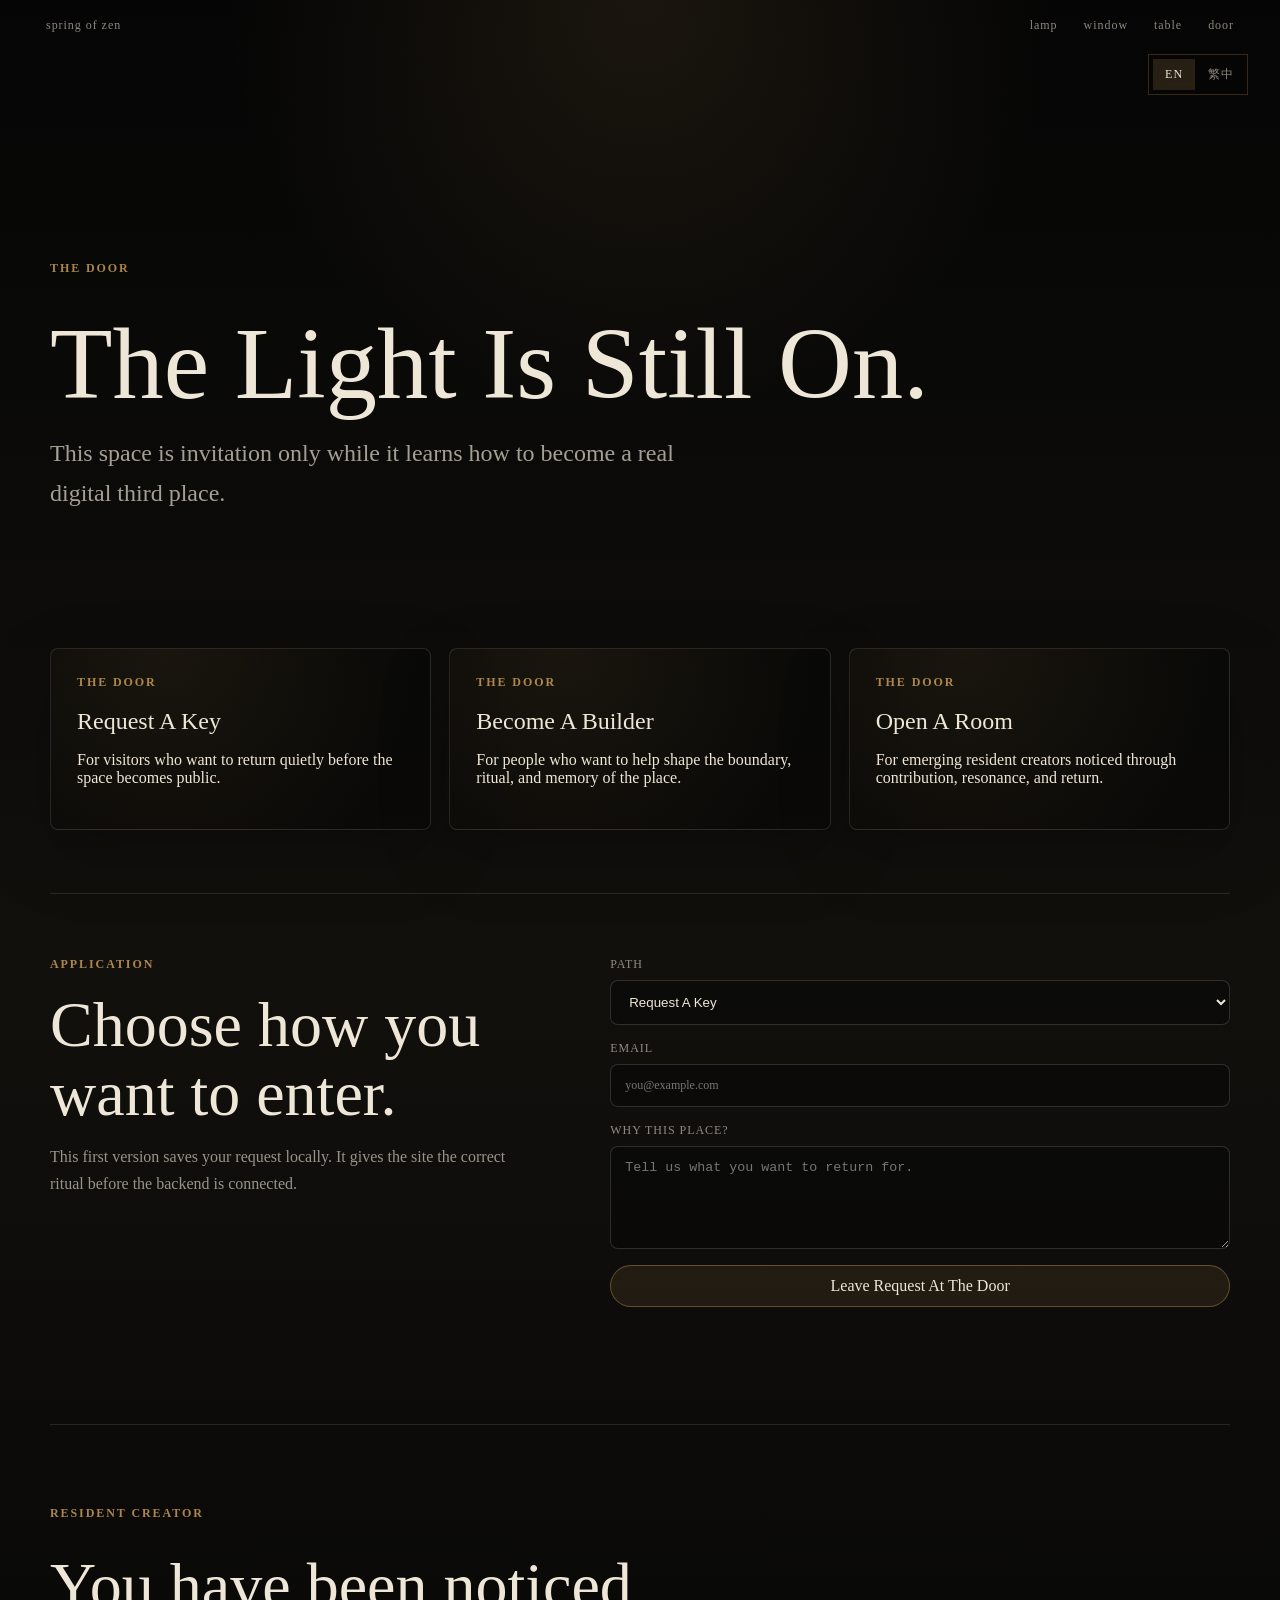
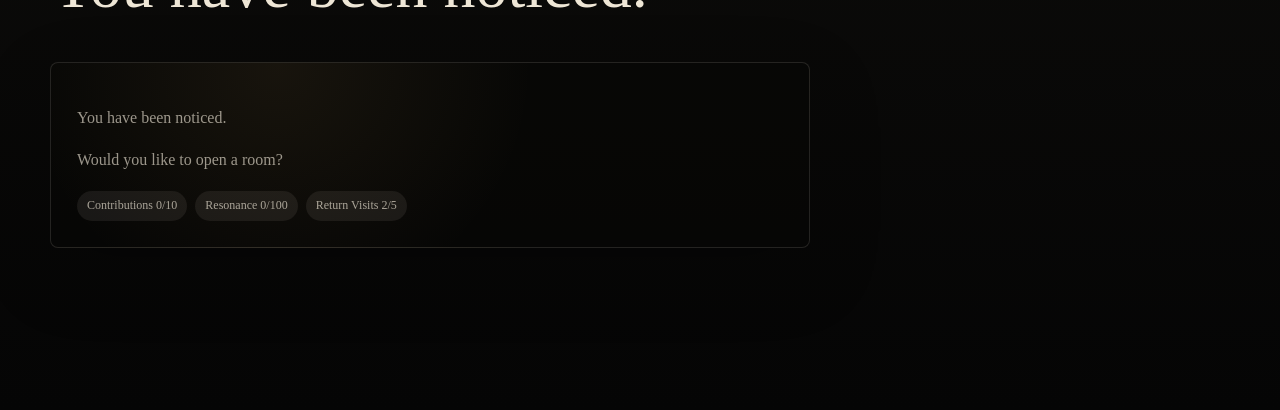
==== door.html @ 678edb20 "Upgrade site to v7.1 third-place flow" ====
<!doctype html>
<html lang="en">
<head>
  <title>The Door - Spring of Zen</title>
  <meta charset="utf-8">
  <meta name="viewport" content="width=device-width, initial-scale=1">
  <meta name="description" content="Request a key, become a builder, or open a room.">
  <meta property="og:title" content="The Door - Spring of Zen">
  <meta property="og:description" content="The Door is the transition from visitor to participant.">
  <meta property="og:type" content="website">
  <link rel="stylesheet" href="assets/css/v52-index.css?v=20260602-v71">
</head>
<body class="part-page door-page v71-page">
  <div class="lang-switch" aria-label="Language">
    <button type="button" data-lang-button="en">EN</button>
    <button type="button" data-lang-button="zh">繁中</button>
  </div>
  <header class="top-chrome" aria-label="Room controls">
    <a href="index.html" class="quiet-brand">spring of zen</a>
    <nav class="part-nav" aria-label="Places">
      <a href="lamp.html" data-i18n="navLamp">lamp</a>
      <a href="window.html" data-i18n="navWindow">window</a>
      <a href="table.html" data-i18n="navTable">table</a>
      <a href="door.html" data-i18n="navDoor">door</a>
    </nav>
  </header>

  <main class="v71-shell">
    <section class="v71-hero" aria-labelledby="doorTitle">
      <p class="part-kicker">The Door</p>
      <h1 id="doorTitle">The Light Is Still On.</h1>
      <p>This space is invitation only while it learns how to become a real digital third place.</p>
    </section>

    <section class="door-paths" aria-label="Door paths" data-door-paths></section>

    <section class="v71-band" aria-labelledby="doorFormTitle">
      <div>
        <p class="part-kicker">Application</p>
        <h2 id="doorFormTitle">Choose how you want to enter.</h2>
        <p class="v71-muted">This first version saves your request locally. It gives the site the correct ritual before the backend is connected.</p>
      </div>
      <form class="v71-form" data-door-form>
        <label>
          <span>Path</span>
          <select name="path">
            <option>Request A Key</option>
            <option>Become A Builder</option>
            <option>Open A Room</option>
            <option>Join A Project</option>
          </select>
        </label>
        <label>
          <span>Email</span>
          <input name="email" type="email" required placeholder="you@example.com">
        </label>
        <label>
          <span>Why this place?</span>
          <textarea name="note" rows="5" maxlength="560" required placeholder="Tell us what you want to return for."></textarea>
        </label>
        <button type="submit" class="v71-button">Leave Request At The Door</button>
        <p class="v71-status" data-door-status aria-live="polite"></p>
      </form>
    </section>

    <section class="v71-section" aria-labelledby="residentTitle">
      <div class="v71-section-head">
        <p class="part-kicker">Resident Creator</p>
        <h2 id="residentTitle">You have been noticed.</h2>
      </div>
      <div class="resident-panel" data-resident-panel></div>
    </section>
  </main>

  <script src="assets/js/v52-index.js?v=20260602-v71"></script>
</body>
</html>
---- assets/css/v52-index.css ----
* { box-sizing: border-box; }
:root {
  color-scheme: dark;
  --ink: #17130f;
  --charcoal: #25201a;
  --ivory: #eee6d6;
  --amber: #d8a860;
  --amber-soft: #c89a58;
  --mist: #9aa4b8;
  --paper: #eee1c4;
  --water: #17213a;
}
html {
  min-height: 100%;
  scroll-behavior: smooth;
}
body {
  min-height: 100%;
  margin: 0;
  overflow-x: hidden;
  background: #070707;
  color: var(--ivory);
  font-family: Inter, ui-sans-serif, system-ui, -apple-system, BlinkMacSystemFont, "Segoe UI", sans-serif;
  letter-spacing: 0;
}
body, button, input { font: inherit; }
button, input { color: inherit; }
a { color: inherit; }
.sr-only {
  position: absolute;
  width: 1px;
  height: 1px;
  padding: 0;
  margin: -1px;
  overflow: hidden;
  clip: rect(0, 0, 0, 0);
  white-space: nowrap;
  border: 0;
}
.top-chrome {
  position: fixed;
  inset: 0 0 auto;
  z-index: 20;
  display: flex;
  justify-content: space-between;
  align-items: center;
  gap: 18px;
  padding: 18px clamp(16px, 4vw, 46px);
  color: rgba(238, 230, 214, 0.58);
  font-size: 12px;
  letter-spacing: 0.08em;
  text-transform: lowercase;
  pointer-events: none;
}
.lang-switch {
  position: fixed;
  top: 18px;
  right: clamp(16px, 3vw, 32px);
  z-index: 90;
  display: inline-flex;
  gap: 4px;
  padding: 4px;
  border: 1px solid rgba(216, 168, 96, 0.22);
  background: rgba(8, 7, 6, 0.56);
  backdrop-filter: blur(12px);
}
.lang-switch button {
  min-width: 42px;
  border: 0;
  background: transparent;
  color: rgba(238, 230, 214, 0.58);
  padding: 7px 9px;
  cursor: pointer;
  font-size: 12px;
  letter-spacing: 0.08em;
}
.lang-switch button.active {
  color: var(--ivory);
  background: rgba(216, 168, 96, 0.16);
}
.part-page .lang-switch {
  top: 54px;
}
.part-nav {
  display: flex;
  flex-wrap: wrap;
  justify-content: flex-end;
  gap: clamp(12px, 3vw, 26px);
}
.part-nav a {
  pointer-events: auto;
  color: inherit;
  text-decoration: none;
}
.quiet-brand,
.tone-toggle {
  pointer-events: auto;
}
.quiet-brand {
  text-decoration: none;
}
.tone-toggle,
.text-tone-link {
  border: 0;
  background: transparent;
  padding: 0;
  cursor: pointer;
}
.tone-toggle:hover,
.quiet-brand:hover,
.text-tone-link:hover {
  color: var(--ivory);
}
.section-full {
  position: relative;
  min-height: 100vh;
  min-height: 100svh;
  overflow: hidden;
}
.arrival-room {
  display: grid;
  place-items: center;
  background:
    linear-gradient(180deg, rgba(8, 7, 6, 0.1), rgba(8, 7, 6, 0.72)),
    url("../img/harbor-view.webp") center / cover no-repeat,
    radial-gradient(circle at 55% 32%, #4c4437, #070707 70%);
}
.arrival-room::after,
.night-dock::after,
.one-word-section::after {
  content: "";
  position: absolute;
  inset: 0;
  pointer-events: none;
  background:
    radial-gradient(circle at 50% 42%, transparent 0 22rem, rgba(0, 0, 0, 0.58) 70%),
    linear-gradient(180deg, rgba(0, 0, 0, 0.08), rgba(0, 0, 0, 0.56));
}
.arrival-copy {
  position: relative;
  z-index: 3;
  width: min(900px, calc(100% - 38px));
  padding-top: 5vh;
  text-align: center;
}
.greeting {
  margin: 0 0 22px;
  color: rgba(238, 230, 214, 0.72);
  font-family: Georgia, "Times New Roman", serif;
  font-size: clamp(17px, 2.1vw, 24px);
  font-style: italic;
}
h1, h2, blockquote, p {
  letter-spacing: 0;
}
h1 {
  margin: 0;
  font-family: Georgia, "Times New Roman", serif;
  font-size: clamp(48px, 9vw, 122px);
  font-weight: 400;
  line-height: 0.92;
}
.lamp-glow {
  position: absolute;
  inset: 8% auto auto 50%;
  width: min(42vw, 520px);
  aspect-ratio: 1;
  transform: translateX(-50%);
  border-radius: 50%;
  background: radial-gradient(circle, rgba(216, 168, 96, 0.46), rgba(216, 168, 96, 0.12) 38%, transparent 70%);
  filter: blur(10px);
  animation: lamp-breath 8s ease-in-out infinite;
}
.mist-layer {
  position: absolute;
  inset: -10% -20%;
  z-index: 1;
  background:
    radial-gradient(ellipse at 28% 64%, rgba(154, 164, 184, 0.16), transparent 32%),
    radial-gradient(ellipse at 72% 46%, rgba(238, 230, 214, 0.1), transparent 28%);
  filter: blur(18px);
  animation: mist-drift 22s ease-in-out infinite alternate;
}
.grain-layer,
.grain-layer::after {
  position: absolute;
  inset: 0;
  z-index: 2;
  pointer-events: none;
}
.grain-layer {
  opacity: 0.22;
  background-image:
    radial-gradient(circle, rgba(238, 230, 214, 0.24) 0 1px, transparent 1.4px);
  background-size: 18px 18px;
  animation: grain 900ms steps(2) infinite;
}
.scroll-slowly {
  position: absolute;
  z-index: 4;
  left: 50%;
  bottom: clamp(28px, 6vh, 58px);
  transform: translateX(-50%);
  display: grid;
  justify-items: center;
  gap: 10px;
  color: rgba(238, 230, 214, 0.64);
  font-size: 12px;
  text-decoration: none;
  letter-spacing: 0.08em;
}
.scroll-slowly span {
  width: 9px;
  height: 9px;
  border-radius: 50%;
  background: var(--amber);
  box-shadow: 0 0 24px rgba(216, 168, 96, 0.72);
  animation: lamp-breath 4s ease-in-out infinite;
}
.letter-section {
  display: grid;
  place-items: center;
  min-height: 120vh;
  padding: clamp(80px, 13vh, 160px) 20px;
  background:
    radial-gradient(circle at 50% 20%, rgba(216, 168, 96, 0.08), transparent 22rem),
    linear-gradient(180deg, #080706, var(--ink) 52%, #080706);
}
.letter-column {
  width: min(720px, 100%);
  display: grid;
  gap: clamp(28px, 5vh, 48px);
}
.letter-column p {
  margin: 0;
  color: rgba(238, 230, 214, 0.84);
  font-family: Georgia, "Times New Roman", serif;
  font-size: clamp(24px, 3vw, 38px);
  line-height: 1.48;
}
[data-reveal] {
  opacity: 0;
  transform: translateY(26px);
  transition: opacity 1100ms ease, transform 1100ms ease;
}
[data-reveal].is-revealed {
  opacity: 1;
  transform: translateY(0);
}
.night-dock {
  display: grid;
  align-items: end;
  background:
    linear-gradient(180deg, rgba(4, 7, 13, 0.12), rgba(4, 7, 13, 0.8)),
    url("../img/still-water.webp") center / cover no-repeat,
    var(--water);
}
.dock-veil,
.word-veil {
  position: absolute;
  inset: 0;
  background: linear-gradient(90deg, rgba(3, 5, 9, 0.86), rgba(3, 5, 9, 0.34) 54%, rgba(3, 5, 9, 0.76));
}
.dock-copy {
  position: relative;
  z-index: 2;
  width: min(760px, calc(100% - 38px));
  margin: 0 0 clamp(54px, 10vh, 110px) clamp(19px, 7vw, 92px);
}
.dock-copy h2 {
  margin: 0 0 22px;
  font-family: Georgia, "Times New Roman", serif;
  font-size: clamp(38px, 6vw, 82px);
  font-weight: 400;
  line-height: 1.02;
}
.dock-copy p {
  max-width: 560px;
  margin: 0 0 22px;
  color: rgba(238, 230, 214, 0.72);
  font-size: clamp(17px, 2vw, 21px);
  line-height: 1.65;
}
.harbor-lab-line {
  max-width: 620px;
  color: rgba(216, 168, 96, 0.72);
}
.harbor-actions {
  display: flex;
  flex-wrap: wrap;
  gap: 16px 24px;
  align-items: center;
}
.harbor-primary-link {
  display: inline-flex;
  align-items: center;
  min-height: 44px;
  padding: 0 22px;
  border: 1px solid rgba(216, 168, 96, 0.45);
  border-radius: 999px;
  color: var(--ivory);
  background: rgba(216, 168, 96, 0.1);
  text-decoration: none;
}
.harbor-primary-link:hover {
  border-color: rgba(216, 168, 96, 0.86);
  background: rgba(216, 168, 96, 0.16);
}
.text-tone-link {
  display: inline;
  color: rgba(238, 230, 214, 0.72);
  border-bottom: 1px solid rgba(238, 230, 214, 0.34);
}
.text-tone-link[hidden] {
  display: none;
}
.harbor-breath-page {
  background: #050505;
}
.harbor-breath-section,
.harbor-thought-section {
  position: relative;
  display: grid;
  place-items: center;
  min-height: 100vh;
  min-height: 100svh;
  padding: 24vh 24px;
  background:
    radial-gradient(circle at 50% 42%, rgba(216, 168, 96, 0.08), transparent 22rem),
    #050505;
}
.harbor-breath-wrap {
  width: min(440px, 100%);
  display: flex;
  flex-direction: column;
  align-items: center;
  text-align: center;
}
.harbor-breath-orb {
  display: block;
  width: 160px;
  height: 160px;
  margin-top: 34px;
  border: 1px solid rgba(216, 168, 96, 0.3);
  border-radius: 50%;
  background: radial-gradient(circle, rgba(216, 168, 96, 0.28), rgba(216, 168, 96, 0) 70%);
  animation: harborBreathOrb 6s ease-in-out infinite;
}
.harbor-breath-wrap h1 {
  margin: 40px 0 0;
  color: rgba(238, 230, 214, 0.85);
  font-family: Georgia, "Times New Roman", serif;
  font-size: clamp(26px, 4vw, 38px);
  font-style: italic;
  font-weight: 400;
}
.harbor-cycle {
  margin: 16px 0 0;
  color: rgba(238, 230, 214, 0.35);
  font-size: 12px;
  letter-spacing: 0.32em;
  text-transform: uppercase;
}
.harbor-thought-section {
  min-height: 92vh;
  min-height: 92svh;
  padding-block: 20vh;
}
.harbor-thought-wrap {
  width: min(720px, 100%);
  display: grid;
  justify-items: center;
  text-align: center;
}
.harbor-thought-wrap blockquote {
  margin: 0;
  color: rgba(238, 230, 214, 0.85);
  font-family: Georgia, "Times New Roman", serif;
  font-size: clamp(26px, 3vw, 36px);
  font-style: italic;
  line-height: 1.55;
}
.harbor-thought-wrap blockquote span {
  color: rgba(238, 230, 214, 0.58);
}
.harbor-divider {
  width: 64px;
  height: 1px;
  margin: 56px 0 34px;
  background: rgba(216, 168, 96, 0.3);
}
.harbor-thought-wrap .harbor-lab-line {
  margin: 0 0 26px;
  text-align: center;
}
@keyframes harborBreathOrb {
  0%, 100% {
    width: 96px;
    height: 96px;
    background: radial-gradient(circle, rgba(216, 168, 96, 0.18), rgba(216, 168, 96, 0) 70%);
  }
  50% {
    width: 176px;
    height: 176px;
    background: radial-gradient(circle, rgba(216, 168, 96, 0.36), rgba(216, 168, 96, 0) 70%);
  }
}
.breathing-section {
  display: grid;
  place-items: center;
  background:
    radial-gradient(circle at 50% 42%, rgba(216, 168, 96, 0.08), transparent 18rem),
    #050505;
  text-align: center;
}
.breathing-wrap {
  display: grid;
  justify-items: center;
  gap: 18px;
}
.breathing-circle {
  width: clamp(170px, 32vw, 320px);
  aspect-ratio: 1;
  border-radius: 50%;
  border: 1px solid rgba(216, 168, 96, 0.48);
  background: radial-gradient(circle, rgba(216, 168, 96, 0.3), rgba(216, 168, 96, 0.08) 42%, transparent 70%);
  box-shadow: 0 0 80px rgba(216, 168, 96, 0.18);
  animation: breathe-cycle 6s ease-in-out infinite;
}
.breathing-wrap h2 {
  margin: 0;
  font-family: Georgia, "Times New Roman", serif;
  font-size: clamp(34px, 6vw, 72px);
  font-weight: 400;
}
.breathing-wrap p {
  margin: 0;
  color: rgba(238, 230, 214, 0.58);
}
.thought-section {
  display: grid;
  place-items: center;
  align-content: center;
  gap: 34px;
  padding: 70px 20px;
  background:
    radial-gradient(circle at 50% 50%, rgba(154, 164, 184, 0.08), transparent 24rem),
    linear-gradient(180deg, #050505, #100d0b);
  text-align: center;
}
.thought-section blockquote {
  max-width: 880px;
  margin: 0;
  font-family: Georgia, "Times New Roman", serif;
  font-size: clamp(32px, 5.6vw, 82px);
  font-style: italic;
  font-weight: 400;
  line-height: 1.12;
}
.amber-line {
  width: min(240px, 40vw);
  height: 1px;
  background: linear-gradient(90deg, transparent, var(--amber), transparent);
}
.one-word-section {
  display: grid;
  place-items: center;
  background:
    linear-gradient(180deg, rgba(5, 5, 5, 0.35), rgba(5, 5, 5, 0.78)),
    url("../img/harbor-view.webp") center / cover no-repeat,
    #11110e;
}
.word-panel {
  position: relative;
  z-index: 2;
  width: min(760px, calc(100% - 38px));
  text-align: center;
}
.word-panel h2 {
  margin: 0 0 32px;
  font-family: Georgia, "Times New Roman", serif;
  font-size: clamp(36px, 6vw, 84px);
  font-weight: 400;
  line-height: 1.04;
}
.one-word-form {
  display: grid;
  justify-items: center;
  gap: 12px;
}
.one-word-form input {
  width: min(420px, 100%);
  border: 0;
  border-bottom: 1px solid rgba(238, 230, 214, 0.46);
  border-radius: 0;
  background: transparent;
  color: var(--ivory);
  padding: 10px 0 14px;
  text-align: center;
  font-family: Georgia, "Times New Roman", serif;
  font-size: clamp(34px, 7vw, 76px);
  font-style: italic;
  outline: none;
}
.one-word-form input::placeholder {
  color: rgba(238, 230, 214, 0.34);
}
.one-word-form p,
.word-thanks p {
  margin: 0;
  color: rgba(238, 230, 214, 0.62);
}
.word-thanks blockquote {
  margin: 0 0 18px;
  font-family: Georgia, "Times New Roman", serif;
  font-size: clamp(46px, 8vw, 96px);
  font-style: italic;
}
.door-footer {
  display: grid;
  gap: 44px;
  min-height: 52vh;
  padding: clamp(70px, 12vh, 132px) 20px;
  place-items: center;
  background: #050505;
  color: rgba(238, 230, 214, 0.68);
  text-align: center;
}
.door-footer p {
  margin: 0;
  font-family: Georgia, "Times New Roman", serif;
  font-size: clamp(22px, 3.4vw, 42px);
  line-height: 1.42;
}
.door-footer p:last-child {
  font-family: Inter, ui-sans-serif, system-ui, sans-serif;
  font-size: 13px;
  letter-spacing: 0.08em;
}
.part-room {
  position: relative;
  min-height: 100vh;
  min-height: 100svh;
  overflow: hidden;
}
.part-page .arrival-room,
.part-page .night-dock,
.part-page .one-word-section {
  min-height: 100vh;
  min-height: 100svh;
}
.part-page .arrival-copy,
.part-page .dock-copy,
.part-page .word-panel,
.window-copy {
  z-index: 3;
}
.part-line {
  margin: 28px auto 0;
  max-width: 540px;
  color: rgba(238, 230, 214, 0.68);
  font-size: clamp(17px, 2vw, 22px);
}
.part-kicker {
  margin: 0 0 18px;
  color: rgba(216, 168, 96, 0.78);
  font-size: 12px;
  font-weight: 700;
  letter-spacing: 0.16em;
  text-transform: uppercase;
}
.part-page .dock-copy h1,
.part-page .word-panel h1,
.window-copy h1 {
  margin: 0 0 24px;
  font-family: Georgia, "Times New Roman", serif;
  font-size: clamp(38px, 6.8vw, 92px);
  font-weight: 400;
  line-height: 1.02;
}
.window-quiet {
  position: relative;
  display: grid;
  grid-template-columns: minmax(240px, 0.72fr) minmax(0, 1fr);
  gap: clamp(28px, 7vw, 92px);
  align-items: center;
  width: min(1120px, calc(100% - 38px));
  margin: 0 auto;
  padding: clamp(92px, 13vh, 150px) 0 clamp(48px, 8vh, 90px);
}
.window-image {
  min-height: min(620px, 70svh);
  background:
    linear-gradient(180deg, rgba(5, 5, 5, 0.08), rgba(5, 5, 5, 0.38)),
    url("../img/harbor-view.webp") center / cover no-repeat,
    #11110e;
  border: 1px solid rgba(238, 230, 214, 0.13);
  box-shadow: 0 32px 90px rgba(0, 0, 0, 0.42);
}
.window-copy p:not(.part-kicker) {
  max-width: 540px;
  color: rgba(238, 230, 214, 0.68);
  font-size: clamp(17px, 2vw, 22px);
  line-height: 1.65;
}
.lamp-earth-page {
  overflow-x: hidden;
  background:
    radial-gradient(circle at 50% 20%, rgba(216, 168, 96, 0.12), transparent 24rem),
    linear-gradient(180deg, #050505, #0c0d10 48%, #050505);
}
.lamp-top {
  background: linear-gradient(180deg, rgba(5, 5, 5, 0.72), transparent);
}
.recorded-chip {
  pointer-events: auto;
  border: 0;
  background: transparent;
  color: rgba(238, 230, 214, 0.5);
  padding: 0;
  cursor: pointer;
  font-size: 12px;
  letter-spacing: 0.08em;
}
.recorded-chip:hover {
  color: var(--ivory);
}
.earth-lamp {
  min-height: 100vh;
  min-height: 100svh;
  display: grid;
  align-items: start;
  padding: clamp(70px, 9vh, 96px) clamp(18px, 5vw, 68px) clamp(32px, 5vh, 56px);
}
.lamp-intro {
  position: fixed;
  inset: 0;
  z-index: 30;
  display: grid;
  place-content: center;
  gap: 18px;
  padding: 24px;
  background:
    radial-gradient(circle at 50% 42%, rgba(216, 168, 96, 0.14), transparent 24rem),
    #050505;
  text-align: center;
  transition: opacity 1200ms ease, visibility 1200ms ease;
}
.lamp-intro.is-faded {
  opacity: 0;
  visibility: hidden;
}
.lamp-intro h1 {
  max-width: 860px;
  margin: 0;
  font-family: Georgia, "Times New Roman", serif;
  font-size: clamp(42px, 7vw, 96px);
  font-weight: 400;
  line-height: 1.04;
}
.lamp-intro p:not(.part-kicker) {
  margin: 0;
  color: rgba(238, 230, 214, 0.66);
  font-size: clamp(18px, 2vw, 24px);
}
.earth-window {
  width: min(920px, 100%);
  margin: 0 auto;
  display: flex;
  flex-direction: column;
  align-items: center;
  gap: clamp(14px, 2.5vh, 24px);
}
.earth-info {
  display: grid;
  justify-items: center;
  gap: 14px;
  text-align: center;
}
.earth-info .part-kicker {
  margin: 0;
  padding: 8px 20px;
  border-radius: 999px;
  background: rgba(216, 168, 96, 0.1);
}
.recorded-date {
  margin: 0;
  color: rgba(238, 230, 214, 0.58);
  font-size: 14px;
  line-height: 1.5;
  text-align: center;
}
.lamp-video-window {
  position: relative;
  aspect-ratio: 16 / 9;
  width: 100%;
  overflow: hidden;
  border: 1px solid rgba(238, 230, 214, 0.12);
  border-radius: 8px;
  background:
    linear-gradient(180deg, rgba(5, 5, 5, 0.08), rgba(5, 5, 5, 0.32)),
    url("../img/still-water.webp") center / cover no-repeat,
    #111;
  box-shadow: 0 28px 88px rgba(0, 0, 0, 0.46);
}
.lamp-video-window video {
  position: absolute;
  inset: 0;
  width: 100%;
  height: 100%;
  object-fit: cover;
  opacity: 0;
}
.lamp-video-window.has-video video {
  opacity: 1;
}
.lamp-video-window.has-video .lamp-visual-fallback {
  opacity: 0;
  pointer-events: none;
}
.lamp-title-overlay {
  position: absolute;
  left: 50%;
  right: auto;
  bottom: 0;
  z-index: 3;
  width: 100%;
  margin: 0;
  padding: 86px clamp(18px, 5vw, 52px) 26px;
  transform: translateX(-50%);
  background: linear-gradient(180deg, transparent, rgba(0, 0, 0, 0.66));
  color: var(--ivory);
  font-family: Georgia, "Times New Roman", serif;
  font-size: clamp(30px, 4.4vw, 54px);
  font-weight: 700;
  line-height: 1.05;
  text-align: center;
  text-shadow: 0 4px 18px rgba(0, 0, 0, 0.76);
}
.lamp-visual-fallback {
  position: absolute;
  inset: 0;
  background:
    linear-gradient(180deg, rgba(5, 5, 5, 0.08), rgba(5, 5, 5, 0.42)),
    url("../img/still-water.webp") center / cover no-repeat;
  transform: scale(1.04);
  animation: earthWindowDrift 24s ease-in-out infinite alternate;
}
.lamp-visual-fallback span {
  position: absolute;
  left: 50%;
  top: 36%;
  width: 42%;
  height: 28%;
  border-radius: 50%;
  background: radial-gradient(circle, rgba(255, 228, 165, 0.18), transparent 62%);
  filter: blur(12px);
  transform: translate(-50%, -50%);
  animation: lampWindowGlow 12s ease-in-out infinite;
}
.lamp-visual-fallback span:nth-child(2) {
  left: 62%;
  top: 62%;
  width: 65%;
  height: 26%;
  background: radial-gradient(ellipse, rgba(154, 164, 184, 0.14), transparent 68%);
  animation-delay: -3s;
}
.lamp-visual-fallback span:nth-child(3) {
  left: 32%;
  top: 68%;
  width: 38%;
  height: 20%;
  background: radial-gradient(ellipse, rgba(216, 168, 96, 0.12), transparent 64%);
  animation-delay: -6s;
}
.lamp-quote {
  max-width: 760px;
  margin: 0;
  color: rgba(238, 230, 214, 0.78);
  font-family: Georgia, "Times New Roman", serif;
  font-size: clamp(24px, 3.8vw, 48px);
  font-style: italic;
  line-height: 1.22;
  text-align: center;
}
.lamp-source {
  margin: -8px 0 8px;
  color: rgba(216, 168, 96, 0.58);
  font-size: 15px;
  line-height: 1.6;
  text-align: center;
}
.lamp-actions {
  display: flex;
  flex-wrap: wrap;
  justify-content: center;
  gap: 18px 28px;
  align-items: center;
}
.lamp-actions a,
.lamp-actions button {
  flex: 0 0 auto;
}
.lamp-actions a {
  color: rgba(238, 230, 214, 0.72);
  text-decoration: none;
  border-bottom: 1px solid rgba(238, 230, 214, 0.34);
}
.lamp-actions .text-tone-link {
  margin-top: 0;
  font-size: 16px;
  line-height: 1.4;
}
.lamp-actions a:hover {
  color: var(--ivory);
}
.recorded-note {
  position: fixed;
  top: 62px;
  right: clamp(16px, 4vw, 52px);
  z-index: 80;
  width: min(320px, calc(100% - 32px));
  padding: 18px 42px 18px 18px;
  border: 1px solid rgba(238, 230, 214, 0.14);
  background: rgba(5, 5, 5, 0.82);
  color: rgba(238, 230, 214, 0.78);
  backdrop-filter: blur(16px);
  box-shadow: 0 22px 70px rgba(0, 0, 0, 0.38);
}
.recorded-note p {
  margin: 0;
  line-height: 1.55;
}
.recorded-note button {
  position: absolute;
  top: 8px;
  right: 12px;
  border: 0;
  background: transparent;
  color: rgba(238, 230, 214, 0.62);
  font-size: 22px;
  cursor: pointer;
}
.live-modal {
  position: fixed;
  inset: 0;
  z-index: 100;
  display: grid;
  place-items: center;
  padding: clamp(18px, 4vw, 48px);
  background: rgba(0, 0, 0, 0.78);
  backdrop-filter: blur(14px);
}
.live-modal[hidden],
.recorded-note[hidden] {
  display: none !important;
}
.live-modal-panel {
  position: relative;
  width: min(1040px, 100%);
  display: grid;
  gap: 16px;
  padding: clamp(18px, 3vw, 28px);
  border: 1px solid rgba(238, 230, 214, 0.14);
  background:
    radial-gradient(circle at 50% 0%, rgba(216, 168, 96, 0.12), transparent 22rem),
    rgba(5, 5, 5, 0.92);
  box-shadow: 0 32px 100px rgba(0, 0, 0, 0.58);
}
.live-modal-close {
  position: absolute;
  top: 12px;
  right: 16px;
  border: 0;
  background: transparent;
  color: rgba(238, 230, 214, 0.66);
  font-size: 28px;
  cursor: pointer;
}
.live-frame-wrap {
  position: relative;
  aspect-ratio: 16 / 9;
  overflow: hidden;
  border: 1px solid rgba(238, 230, 214, 0.12);
  background:
    linear-gradient(180deg, rgba(5, 5, 5, 0.08), rgba(5, 5, 5, 0.42)),
    url("../img/harbor-view.webp") center / cover no-repeat,
    #080808;
}
.live-frame-wrap video {
  position: absolute;
  inset: 0;
  width: 100%;
  height: 100%;
  border: 0;
  object-fit: cover;
  background: #080808;
}
.live-modal-note {
  margin: 0;
  color: rgba(238, 230, 214, 0.58);
  line-height: 1.55;
}
.live-modal a {
  justify-self: start;
  color: rgba(238, 230, 214, 0.72);
  text-decoration: none;
  border-bottom: 1px solid rgba(238, 230, 214, 0.34);
}
.v71-page {
  min-height: 100%;
  background:
    radial-gradient(circle at 50% 0%, rgba(216, 168, 96, 0.1), transparent 26rem),
    linear-gradient(180deg, #050505, #11100d 48%, #050505);
}
.v71-shell {
  width: min(1180px, calc(100% - 36px));
  margin: 0 auto;
  padding: clamp(96px, 14vh, 148px) 0 clamp(64px, 9vh, 110px);
}
.v71-hero {
  min-height: 58vh;
  display: grid;
  align-content: center;
  gap: 20px;
}
.v71-hero h1,
.v71-section h2,
.v71-band h2,
.door-path h2,
.archive-card h3,
.window-item h2 {
  margin: 0;
  font-family: Georgia, "Times New Roman", serif;
  font-weight: 400;
}
.v71-hero h1 {
  max-width: 900px;
  font-size: clamp(44px, 8vw, 104px);
  line-height: 0.98;
}
.v71-hero p:not(.part-kicker) {
  max-width: 640px;
  margin: 0;
  color: rgba(238, 230, 214, 0.68);
  font-size: clamp(18px, 2.2vw, 24px);
  line-height: 1.65;
}
.v71-section {
  padding: clamp(54px, 9vh, 96px) 0;
}
.v71-section-head {
  display: grid;
  gap: 12px;
  margin-bottom: clamp(24px, 4vw, 42px);
}
.v71-section h2,
.v71-band h2 {
  font-size: clamp(32px, 5vw, 64px);
  line-height: 1.08;
}
.v71-band {
  display: grid;
  grid-template-columns: minmax(0, 0.78fr) minmax(280px, 1fr);
  gap: clamp(28px, 6vw, 82px);
  align-items: start;
  padding: clamp(42px, 7vh, 72px) 0;
  border-top: 1px solid rgba(238, 230, 214, 0.12);
  border-bottom: 1px solid rgba(238, 230, 214, 0.12);
}
.v71-muted,
.v71-band p:not(.part-kicker),
.v71-section-head p:not(.part-kicker) {
  margin: 16px 0 0;
  color: rgba(238, 230, 214, 0.62);
  line-height: 1.65;
}
.v71-form {
  display: grid;
  gap: 16px;
}
.v71-form label {
  display: grid;
  gap: 8px;
  color: rgba(238, 230, 214, 0.58);
  font-size: 12px;
  letter-spacing: 0.08em;
  text-transform: uppercase;
}
.v71-form input,
.v71-form textarea,
.v71-form select,
.reflection-form textarea {
  width: 100%;
  border: 1px solid rgba(238, 230, 214, 0.16);
  border-radius: 8px;
  background: rgba(5, 5, 5, 0.42);
  color: var(--ivory);
  padding: 13px 14px;
  outline: none;
}
.v71-form input:focus,
.v71-form textarea:focus,
.v71-form select:focus,
.reflection-form textarea:focus {
  border-color: rgba(216, 168, 96, 0.62);
}
.v71-button,
.window-actions button,
.window-actions a,
.reflection-form button {
  min-height: 42px;
  display: inline-flex;
  align-items: center;
  justify-content: center;
  border: 1px solid rgba(216, 168, 96, 0.36);
  border-radius: 999px;
  background: rgba(216, 168, 96, 0.1);
  color: var(--ivory);
  padding: 0 16px;
  cursor: pointer;
  text-decoration: none;
}
.v71-button:hover,
.window-actions button:hover,
.window-actions a:hover,
.reflection-form button:hover {
  border-color: rgba(216, 168, 96, 0.78);
  background: rgba(216, 168, 96, 0.16);
}
.v71-status {
  min-height: 22px;
  margin: 0;
  color: rgba(216, 168, 96, 0.78);
  line-height: 1.5;
}
.memory-grid,
.window-curated-grid,
.archive-grid,
.door-paths {
  display: grid;
  grid-template-columns: repeat(3, minmax(0, 1fr));
  gap: 18px;
}
.memory-card,
.window-item,
.archive-card,
.door-path,
.resident-panel {
  border: 1px solid rgba(238, 230, 214, 0.13);
  border-radius: 8px;
  background:
    radial-gradient(circle at 30% 0%, rgba(216, 168, 96, 0.08), transparent 16rem),
    rgba(8, 7, 6, 0.58);
  padding: clamp(18px, 3vw, 26px);
  box-shadow: 0 24px 70px rgba(0, 0, 0, 0.22);
}
.memory-card.is-pending {
  border-color: rgba(216, 168, 96, 0.32);
}
.memory-type {
  margin: 0 0 14px;
  color: rgba(216, 168, 96, 0.78);
  font-size: 12px;
  font-weight: 700;
  letter-spacing: 0.12em;
  text-transform: uppercase;
}
.memory-card blockquote {
  margin: 0;
  color: rgba(238, 230, 214, 0.9);
  font-family: Georgia, "Times New Roman", serif;
  font-size: clamp(22px, 2.6vw, 34px);
  line-height: 1.25;
}
.memory-meta,
.window-item p,
.resident-panel p {
  color: rgba(238, 230, 214, 0.64);
  line-height: 1.62;
}
.memory-stats,
.resident-metrics {
  display: flex;
  flex-wrap: wrap;
  gap: 8px;
  margin-top: 18px;
}
.memory-stats span,
.resident-metrics span {
  display: inline-flex;
  min-height: 30px;
  align-items: center;
  padding: 0 10px;
  border-radius: 999px;
  background: rgba(238, 230, 214, 0.08);
  color: rgba(238, 230, 214, 0.68);
  font-size: 12px;
}
.archive-card dl {
  display: grid;
  gap: 16px;
  margin: 20px 0 0;
}
.archive-card dt {
  color: rgba(216, 168, 96, 0.72);
  font-size: 12px;
  letter-spacing: 0.08em;
  text-transform: uppercase;
}
.archive-card dd {
  margin: 6px 0 0;
  color: rgba(238, 230, 214, 0.76);
  line-height: 1.5;
}
.window-item {
  display: grid;
  gap: 12px;
}
.window-item h2 {
  font-size: clamp(28px, 3.4vw, 44px);
  line-height: 1.08;
}
.window-actions {
  display: flex;
  flex-wrap: wrap;
  gap: 10px;
  margin-top: 6px;
}
.reflection-form {
  display: grid;
  gap: 10px;
  margin-top: 8px;
}
.reflection-form[hidden] {
  display: none;
}
.door-paths {
  padding: 0 0 clamp(42px, 7vh, 72px);
}
.resident-panel {
  max-width: 760px;
}
@keyframes earthWindowDrift {
  0% { transform: scale(1.04) translate3d(0, 0, 0); filter: saturate(0.92); }
  100% { transform: scale(1.12) translate3d(-1.5%, -1%, 0); filter: saturate(1.08); }
}
@keyframes lampWindowGlow {
  0%, 100% { opacity: 0.42; transform: translate(-50%, -50%) scale(0.88); }
  50% { opacity: 0.86; transform: translate(-50%, -50%) scale(1.12); }
}
@keyframes lamp-breath {
  0%, 100% { opacity: 0.62; transform: translateX(-50%) scale(0.95); }
  50% { opacity: 1; transform: translateX(-50%) scale(1.08); }
}
@keyframes mist-drift {
  0% { transform: translate3d(-2%, 0, 0); }
  100% { transform: translate3d(3%, -2%, 0); }
}
@keyframes grain {
  0% { transform: translate3d(0, 0, 0); }
  100% { transform: translate3d(9px, -9px, 0); }
}
@keyframes breathe-cycle {
  0%, 100% { transform: scale(0.78); opacity: 0.56; }
  50% { transform: scale(1); opacity: 1; }
}
@media (max-width: 640px) {
  .top-chrome {
    padding: 14px 16px;
  }
  .arrival-copy {
    padding-top: 0;
  }
  .dock-copy {
    margin-left: 20px;
  }
  .part-nav {
    max-width: 210px;
  }
  .window-quiet {
    grid-template-columns: 1fr;
  }
  .window-image {
    min-height: 44svh;
  }
  .earth-info {
    grid-template-columns: 1fr;
  }
  .recorded-date {
    text-align: center;
  }
  .earth-lamp {
    padding-top: 88px;
  }
  .lamp-title-overlay {
    padding: 58px 18px 18px;
    font-size: clamp(24px, 8vw, 34px);
  }
  .lamp-actions {
    gap: 14px 20px;
  }
  .v71-band,
  .memory-grid,
  .window-curated-grid,
  .archive-grid,
  .door-paths {
    grid-template-columns: 1fr;
  }
  .v71-shell {
    width: min(100% - 28px, 1180px);
    padding-top: 112px;
  }
}
@media (prefers-reduced-motion: reduce) {
  * {
    animation-duration: 0.001ms !important;
    animation-iteration-count: 1 !important;
    scroll-behavior: auto !important;
    transition-duration: 0.001ms !important;
  }
}
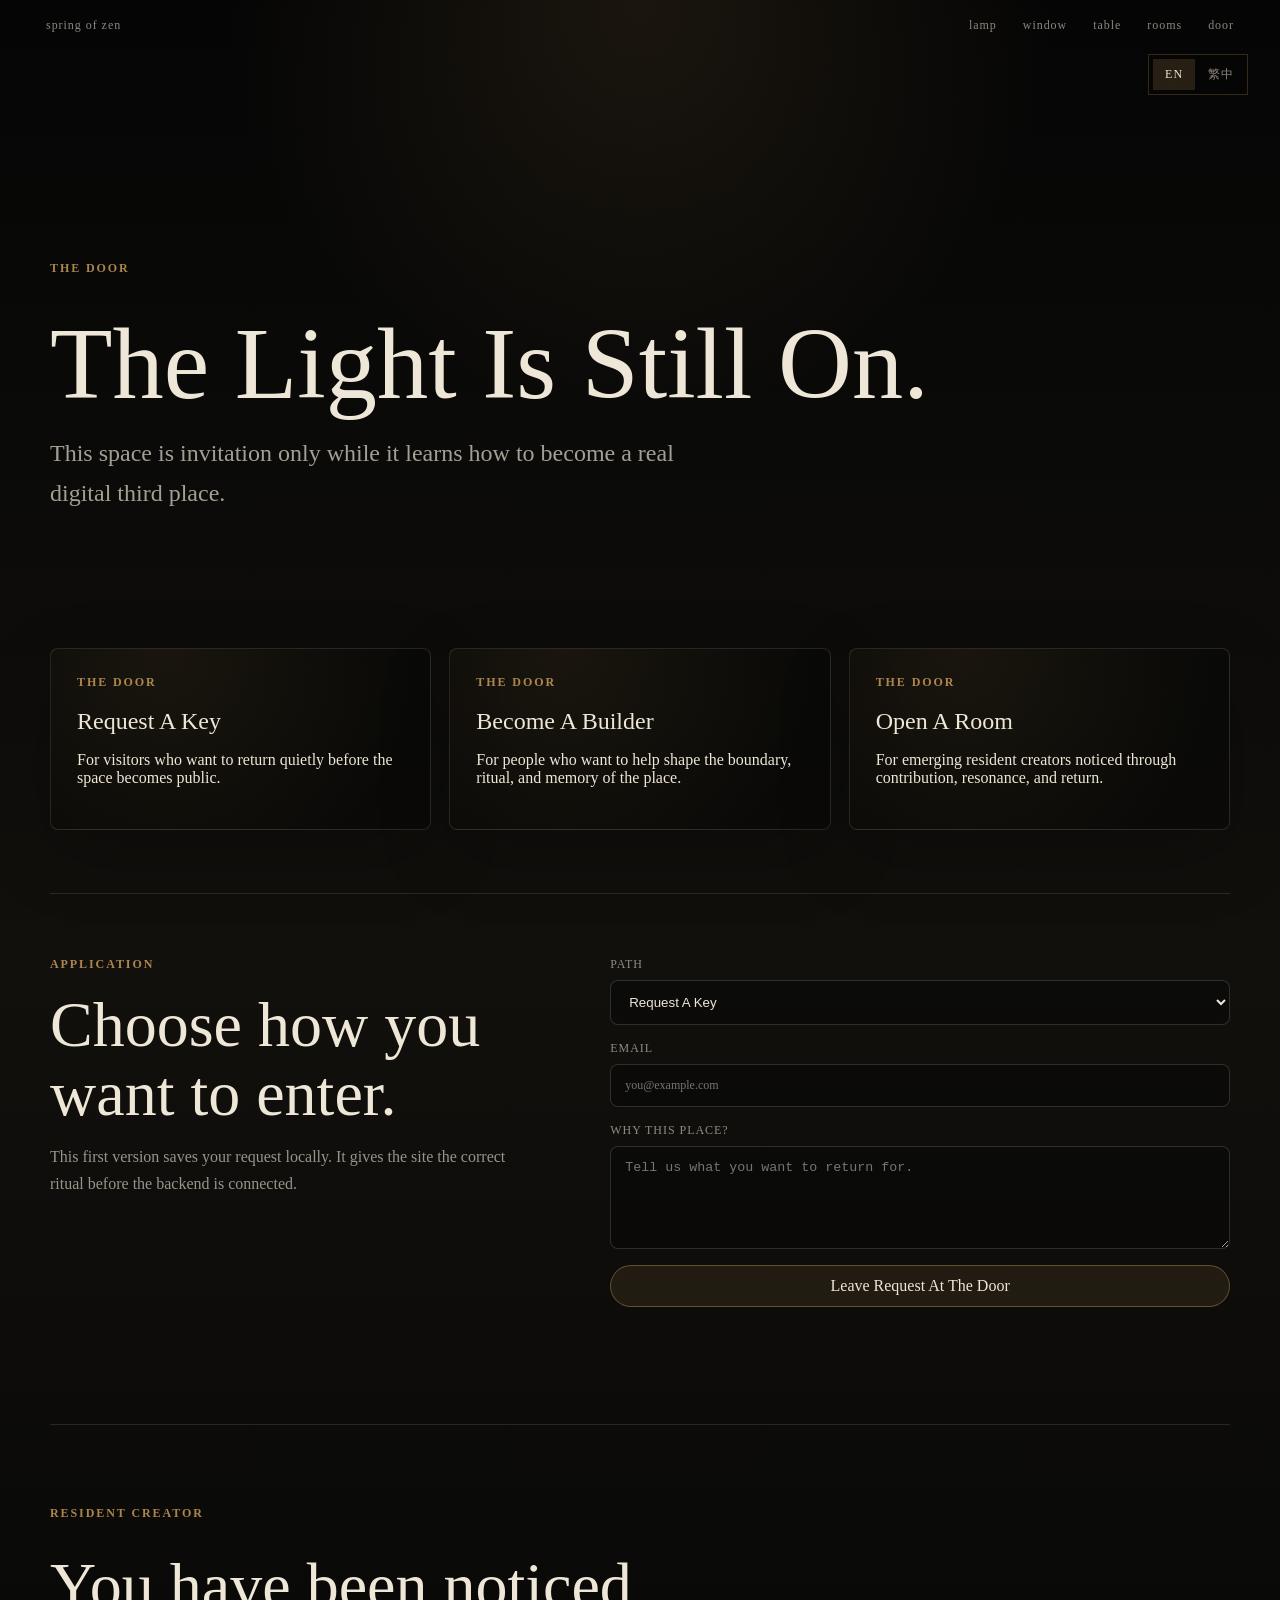
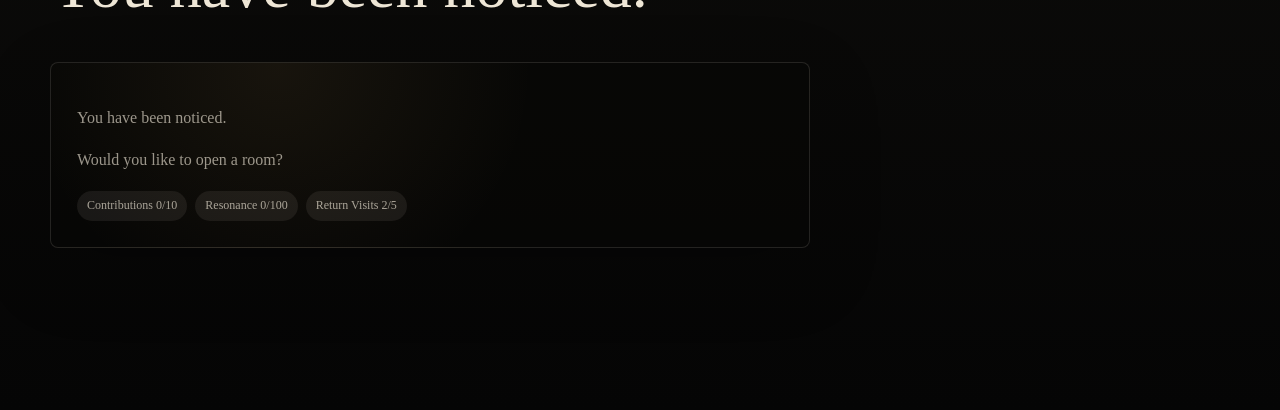
==== commit a1bdf64f: "Add room system page" ====
--- a/door.html
+++ b/door.html
@@ -8,7 +8,7 @@
   <meta property="og:title" content="The Door - Spring of Zen">
   <meta property="og:description" content="The Door is the transition from visitor to participant.">
   <meta property="og:type" content="website">
-  <link rel="stylesheet" href="assets/css/v52-index.css?v=20260602-v71">
+  <link rel="stylesheet" href="assets/css/v52-index.css?v=20260602-rooms">
 </head>
 <body class="part-page door-page v71-page">
   <div class="lang-switch" aria-label="Language">
@@ -21,6 +21,7 @@
       <a href="lamp.html" data-i18n="navLamp">lamp</a>
       <a href="window.html" data-i18n="navWindow">window</a>
       <a href="table.html" data-i18n="navTable">table</a>
+      <a href="rooms.html" data-i18n="navRooms">rooms</a>
       <a href="door.html" data-i18n="navDoor">door</a>
     </nav>
   </header>
@@ -72,6 +73,6 @@
     </section>
   </main>
 
-  <script src="assets/js/v52-index.js?v=20260602-v71"></script>
+  <script src="assets/js/v52-index.js?v=20260602-rooms"></script>
 </body>
 </html>
--- a/assets/css/v52-index.css
+++ b/assets/css/v52-index.css
@@ -36,6 +36,67 @@
   clip: rect(0, 0, 0, 0);
   white-space: nowrap;
   border: 0;
+}
+.access-required-page {
+  min-height: 100vh;
+  min-height: 100svh;
+  background:
+    radial-gradient(circle at 50% 38%, rgba(216, 168, 96, 0.14), transparent 24rem),
+    #050505;
+}
+.access-required {
+  min-height: 100vh;
+  min-height: 100svh;
+  display: grid;
+  place-items: center;
+  padding: 24px;
+}
+.access-required-panel {
+  width: min(640px, 100%);
+  display: grid;
+  justify-items: center;
+  gap: 18px;
+  text-align: center;
+}
+.access-required-panel h1 {
+  margin: 0;
+  font-family: Georgia, "Times New Roman", serif;
+  font-size: clamp(38px, 6vw, 76px);
+  font-weight: 400;
+  line-height: 1.04;
+}
+.access-required-panel p:not(.part-kicker) {
+  max-width: 520px;
+  margin: 0;
+  color: rgba(238, 230, 214, 0.68);
+  font-size: clamp(16px, 2vw, 20px);
+  line-height: 1.7;
+}
+.access-required-actions {
+  display: flex;
+  flex-wrap: wrap;
+  justify-content: center;
+  gap: 12px;
+  margin-top: 8px;
+}
+.access-required-actions a {
+  min-height: 42px;
+  display: inline-flex;
+  align-items: center;
+  justify-content: center;
+  padding: 0 18px;
+  border: 1px solid rgba(216, 168, 96, 0.42);
+  border-radius: 999px;
+  background: rgba(216, 168, 96, 0.1);
+  color: var(--ivory);
+  text-decoration: none;
+  font-size: 12px;
+  letter-spacing: 0.08em;
+  text-transform: uppercase;
+}
+.access-required-actions a:hover {
+  border-color: rgba(216, 168, 96, 0.82);
+  background: rgba(216, 168, 96, 0.16);
 }
 .top-chrome {
   position: fixed;
@@ -913,6 +974,12 @@
   background:
     radial-gradient(circle at 50% 0%, rgba(216, 168, 96, 0.1), transparent 26rem),
     linear-gradient(180deg, #050505, #11100d 48%, #050505);
+}
+.rooms-page {
+  background:
+    radial-gradient(circle at 14% 24%, rgba(66, 91, 118, 0.22), transparent 22rem),
+    radial-gradient(circle at 82% 10%, rgba(216, 168, 96, 0.12), transparent 24rem),
+    linear-gradient(180deg, #050505, #101116 48%, #050505);
 }
 .v71-shell {
   width: min(1180px, calc(100% - 36px));
@@ -1038,7 +1105,8 @@
 .memory-grid,
 .window-curated-grid,
 .archive-grid,
-.door-paths {
+.door-paths,
+.room-grid {
   display: grid;
   grid-template-columns: repeat(3, minmax(0, 1fr));
   gap: 18px;
@@ -1047,7 +1115,8 @@
 .window-item,
 .archive-card,
 .door-path,
-.resident-panel {
+.resident-panel,
+.room-card {
   border: 1px solid rgba(238, 230, 214, 0.13);
   border-radius: 8px;
   background:
@@ -1055,6 +1124,69 @@
     rgba(8, 7, 6, 0.58);
   padding: clamp(18px, 3vw, 26px);
   box-shadow: 0 24px 70px rgba(0, 0, 0, 0.22);
+}
+.room-card {
+  min-height: 520px;
+  display: grid;
+  align-content: end;
+  gap: 18px;
+  overflow: hidden;
+}
+.room-card::before {
+  content: "";
+  display: block;
+  min-height: 180px;
+  margin: calc(clamp(18px, 3vw, 26px) * -1) calc(clamp(18px, 3vw, 26px) * -1) 0;
+  background:
+    linear-gradient(180deg, rgba(5, 5, 5, 0.1), rgba(5, 5, 5, 0.72)),
+    radial-gradient(circle at 52% 48%, rgba(216, 168, 96, 0.28), transparent 9rem),
+    linear-gradient(135deg, #111923, #050505);
+}
+.room-card.is-future::before {
+  background:
+    linear-gradient(180deg, rgba(5, 5, 5, 0.1), rgba(5, 5, 5, 0.76)),
+    radial-gradient(circle at 40% 38%, rgba(238, 230, 214, 0.12), transparent 10rem),
+    linear-gradient(135deg, #181713, #050505);
+}
+.room-card h2 {
+  margin: 0;
+  font-family: Georgia, "Times New Roman", serif;
+  font-size: clamp(30px, 3.8vw, 52px);
+  font-weight: 400;
+  line-height: 1.02;
+}
+.room-card dl {
+  display: grid;
+  gap: 14px;
+  margin: 0;
+}
+.room-card dt {
+  color: rgba(216, 168, 96, 0.72);
+  font-size: 12px;
+  letter-spacing: 0.08em;
+  text-transform: uppercase;
+}
+.room-card dd {
+  margin: 5px 0 0;
+  color: rgba(238, 230, 214, 0.7);
+  line-height: 1.52;
+}
+.room-link {
+  min-height: 42px;
+  display: inline-flex;
+  width: fit-content;
+  align-items: center;
+  justify-content: center;
+  border: 1px solid rgba(216, 168, 96, 0.36);
+  border-radius: 999px;
+  background: rgba(216, 168, 96, 0.1);
+  color: var(--ivory);
+  padding: 0 16px;
+  text-decoration: none;
+}
+.room-link:hover {
+  border-color: rgba(216, 168, 96, 0.78);
+  background: rgba(216, 168, 96, 0.16);
 }
 .memory-card.is-pending {
   border-color: rgba(216, 168, 96, 0.32);
